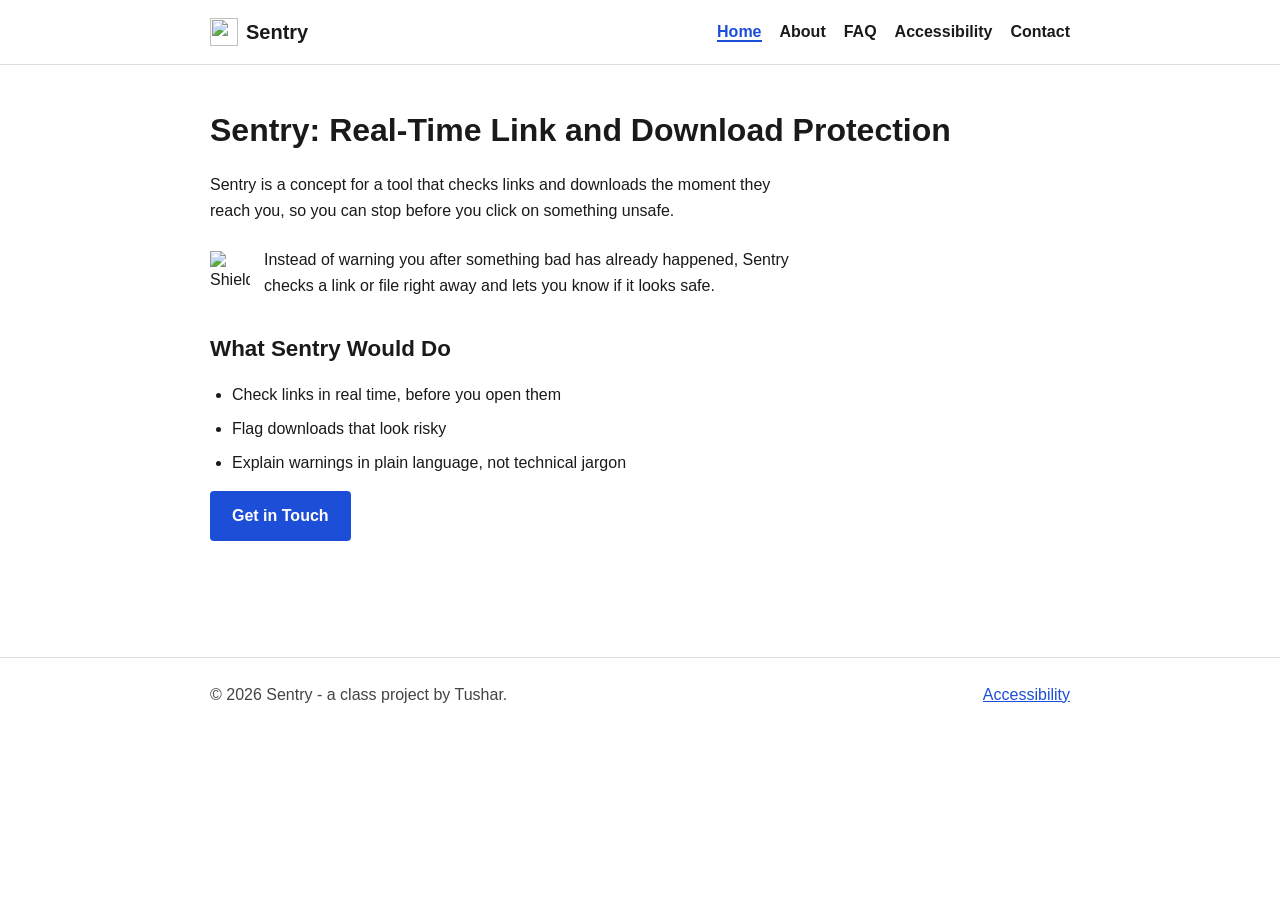
==== index.html @ 2e0be4ad "Add files via upload" ====
<!DOCTYPE html>
<html lang="en">
<head>
<meta charset="UTF-8">
<meta name="viewport" content="width=device-width, initial-scale=1.0">
<title>Sentry - Real-Time Link and Download Protection</title>
<meta name="description" content="Sentry is a concept for real-time link and download protection that warns you before you click on something unsafe.">
<link rel="stylesheet" href="style.css">
</head>
<body>

<header>
  <div class="container nav-wrap">
    <a href="index.html" class="logo">
      <img src="icons/shield.svg" alt="" width="28" height="28">
      Sentry
    </a>
    <nav aria-label="Main">
      <ul>
        <li><a href="index.html" aria-current="page">Home</a></li>
        <li><a href="about.html">About</a></li>
        <li><a href="faq.html">FAQ</a></li>
        <li><a href="accessibility.html">Accessibility</a></li>
        <li><a href="contact.html">Contact</a></li>
      </ul>
    </nav>
  </div>
</header>

<main>
  <div class="container">
    <h1>Sentry: Real-Time Link and Download Protection</h1>
    <p>Sentry is a concept for a tool that checks links and downloads the moment they reach you, so you can stop before you click on something unsafe.</p>

    <div class="icon-block">
      <img src="icons/check-shield.svg" alt="Shield with a checkmark, representing a link that has been verified as safe" width="40" height="40">
      <p>Instead of warning you after something bad has already happened, Sentry checks a link or file right away and lets you know if it looks safe.</p>
    </div>

    <h2>What Sentry Would Do</h2>
    <ul class="plain">
      <li>Check links in real time, before you open them</li>
      <li>Flag downloads that look risky</li>
      <li>Explain warnings in plain language, not technical jargon</li>
    </ul>

    <p><a href="contact.html" class="btn">Get in Touch</a></p>
  </div>
</main>

<footer>
  <div class="container footer-wrap">
    <p>&copy; 2026 Sentry - a class project by Tushar.</p>
    <p><a href="accessibility.html">Accessibility</a></p>
  </div>
</footer>

<script src="script.js"></script>
</body>
</html>
---- style.css ----
/* ===== Base ===== */
:root {
  --text: #1a1a1a;
  --bg: #ffffff;
  --muted-bg: #f4f4f4;
  --border: #dddddd;
  --accent: #1d4ed8;
  --accent-dark: #1741b0;
  --warn: #b45309;
}

* { box-sizing: border-box; }

body {
  margin: 0;
  font-family: Arial, Helvetica, sans-serif;
  font-size: 1rem;
  line-height: 1.6;
  color: var(--text);
  background: var(--bg);
}

.container {
  max-width: 900px;
  margin: 0 auto;
  padding: 0 20px;
}

h1 { font-size: 2rem; margin: 0 0 16px; }
h2 { font-size: 1.4rem; margin: 32px 0 12px; }
p { margin: 0 0 16px; max-width: 65ch; }
a { color: var(--accent); }

/* ===== Header / Nav ===== */
header {
  border-bottom: 1px solid var(--border);
  padding: 16px 0;
}

.nav-wrap {
  display: flex;
  align-items: center;
  justify-content: space-between;
  flex-wrap: wrap;
  gap: 12px;
}

.logo {
  display: flex;
  align-items: center;
  gap: 8px;
  font-size: 1.25rem;
  font-weight: bold;
  text-decoration: none;
  color: var(--text);
}

nav ul {
  list-style: none;
  display: flex;
  flex-wrap: wrap;
  gap: 18px;
  margin: 0;
  padding: 0;
}

nav a {
  text-decoration: none;
  color: var(--text);
  font-weight: bold;
}

nav a:hover,
nav a:focus {
  color: var(--accent);
  text-decoration: underline;
}

nav a[aria-current="page"] {
  color: var(--accent);
  border-bottom: 2px solid var(--accent);
}

/* ===== Main content ===== */
main {
  padding: 40px 0 60px;
}

.icon-block {
  display: flex;
  align-items: flex-start;
  gap: 14px;
  margin: 24px 0;
}

.icon-block img {
  flex-shrink: 0;
  margin-top: 4px;
}

.icon-block p { margin: 0; }

ul.plain, ol.plain {
  padding-left: 22px;
  max-width: 65ch;
}

ul.plain li, ol.plain li {
  margin-bottom: 8px;
}

.btn {
  display: inline-block;
  background: var(--accent);
  color: #ffffff;
  padding: 12px 22px;
  border-radius: 4px;
  text-decoration: none;
  font-weight: bold;
  font-size: 1rem;
  border: none;
  cursor: pointer;
}

.btn:hover,
.btn:focus {
  background: var(--accent-dark);
}

/* ===== Table ===== */
table {
  border-collapse: collapse;
  width: 100%;
  max-width: 700px;
  margin: 16px 0 24px;
}

table caption {
  text-align: left;
  font-weight: bold;
  margin-bottom: 8px;
}

th, td {
  border: 1px solid var(--border);
  padding: 10px 12px;
  text-align: left;
}

th { background: var(--muted-bg); }

/* ===== Definition list (FAQ) ===== */
dl { max-width: 65ch; }
dt { font-weight: bold; margin-top: 16px; }
dd { margin: 4px 0 0; }

/* ===== Form (Contact) ===== */
form { max-width: 480px; }

label {
  display: block;
  font-weight: bold;
  margin-bottom: 6px;
}

input, textarea {
  width: 100%;
  padding: 10px;
  margin-bottom: 18px;
  border: 1px solid var(--border);
  border-radius: 4px;
  font-size: 1rem;
  font-family: inherit;
}

textarea { min-height: 120px; resize: vertical; }

.confirm-msg {
  background: var(--muted-bg);
  border: 1px solid var(--border);
  padding: 14px 16px;
  border-radius: 4px;
  margin-top: 16px;
  display: none;
}

.confirm-msg.show { display: block; }

/* ===== Footer ===== */
footer {
  border-top: 1px solid var(--border);
  padding: 24px 0;
  margin-top: 40px;
}

.footer-wrap {
  display: flex;
  justify-content: space-between;
  align-items: center;
  flex-wrap: wrap;
  gap: 10px;
  color: #444444;
}

.footer-wrap p { margin: 0; }

/* ===== Accessibility helpers ===== */
a:focus-visible,
button:focus-visible,
input:focus-visible,
textarea:focus-visible {
  outline: 3px solid var(--accent);
  outline-offset: 2px;
}

.visually-hidden {
  position: absolute;
  width: 1px;
  height: 1px;
  padding: 0;
  margin: -1px;
  overflow: hidden;
  clip: rect(0, 0, 0, 0);
  white-space: nowrap;
  border: 0;
}
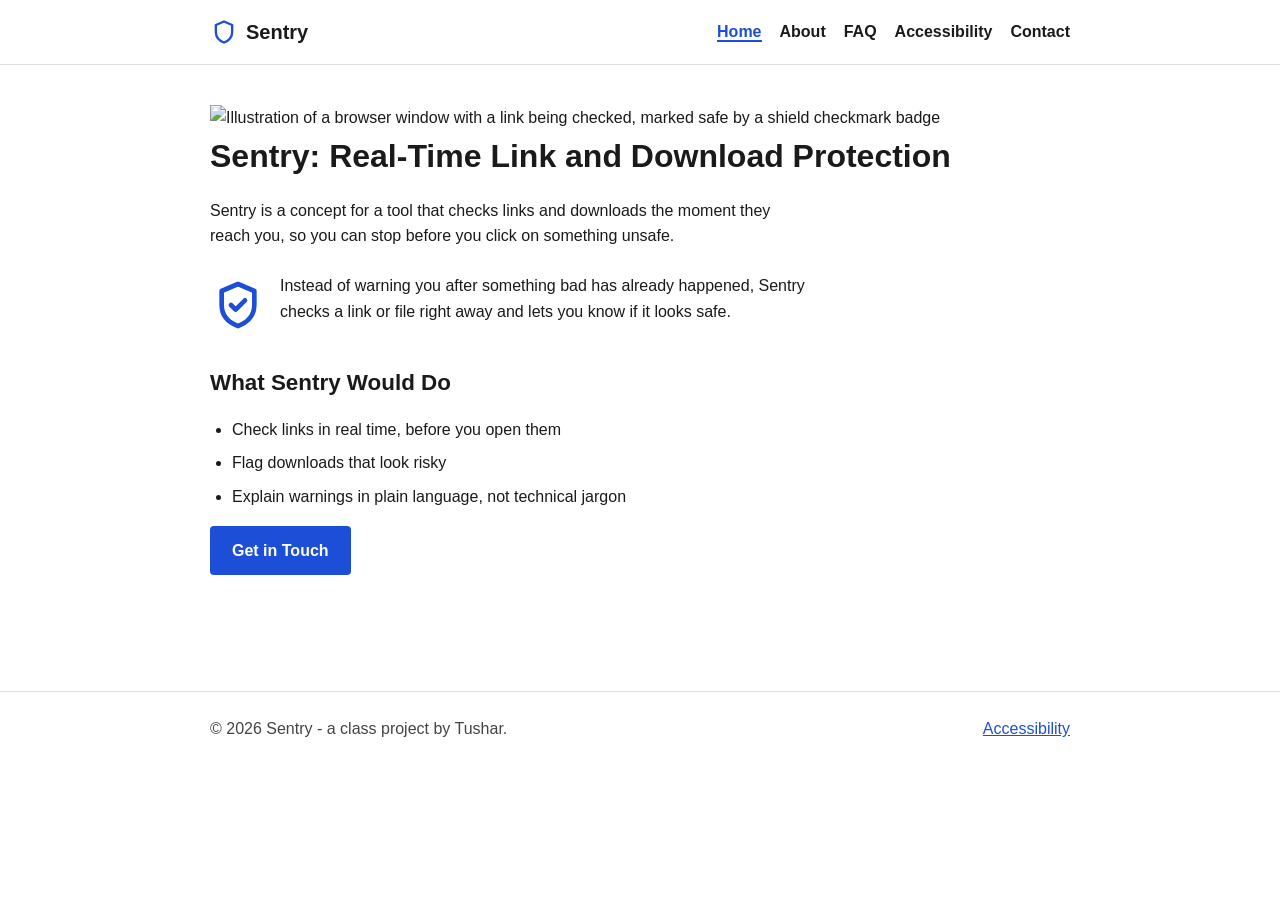
==== commit 99a51d7b: "Rename index_2.html to index.html" ====
--- a/index.html
+++ b/index.html
@@ -5,6 +5,7 @@
 <meta name="viewport" content="width=device-width, initial-scale=1.0">
 <title>Sentry - Real-Time Link and Download Protection</title>
 <meta name="description" content="Sentry is a concept for real-time link and download protection that warns you before you click on something unsafe.">
+<link rel="icon" type="image/svg+xml" href="icons/shield.svg">
 <link rel="stylesheet" href="style.css">
 </head>
 <body>
@@ -29,20 +30,25 @@
 
 <main>
   <div class="container">
+    <img src="icons/scan-safe.svg" alt="Illustration of a browser window with a link being checked, marked safe by a shield checkmark badge" class="hero-illustration">
     <h1>Sentry: Real-Time Link and Download Protection</h1>
     <p>Sentry is a concept for a tool that checks links and downloads the moment they reach you, so you can stop before you click on something unsafe.</p>
 
-    <div class="icon-block">
-      <img src="icons/check-shield.svg" alt="Shield with a checkmark, representing a link that has been verified as safe" width="40" height="40">
-      <p>Instead of warning you after something bad has already happened, Sentry checks a link or file right away and lets you know if it looks safe.</p>
-    </div>
+    <section aria-label="What makes Sentry different">
+      <div class="icon-block">
+        <img src="icons/check-shield.svg" alt="Shield with a checkmark, representing a link that has been verified as safe" width="56" height="56">
+        <p>Instead of warning you after something bad has already happened, Sentry checks a link or file right away and lets you know if it looks safe.</p>
+      </div>
+    </section>
 
-    <h2>What Sentry Would Do</h2>
-    <ul class="plain">
-      <li>Check links in real time, before you open them</li>
-      <li>Flag downloads that look risky</li>
-      <li>Explain warnings in plain language, not technical jargon</li>
-    </ul>
+    <section aria-labelledby="what-heading">
+      <h2 id="what-heading">What Sentry Would Do</h2>
+      <ul class="plain">
+        <li>Check links in real time, before you open them</li>
+        <li>Flag downloads that look risky</li>
+        <li>Explain warnings in plain language, not technical jargon</li>
+      </ul>
+    </section>
 
     <p><a href="contact.html" class="btn">Get in Touch</a></p>
   </div>
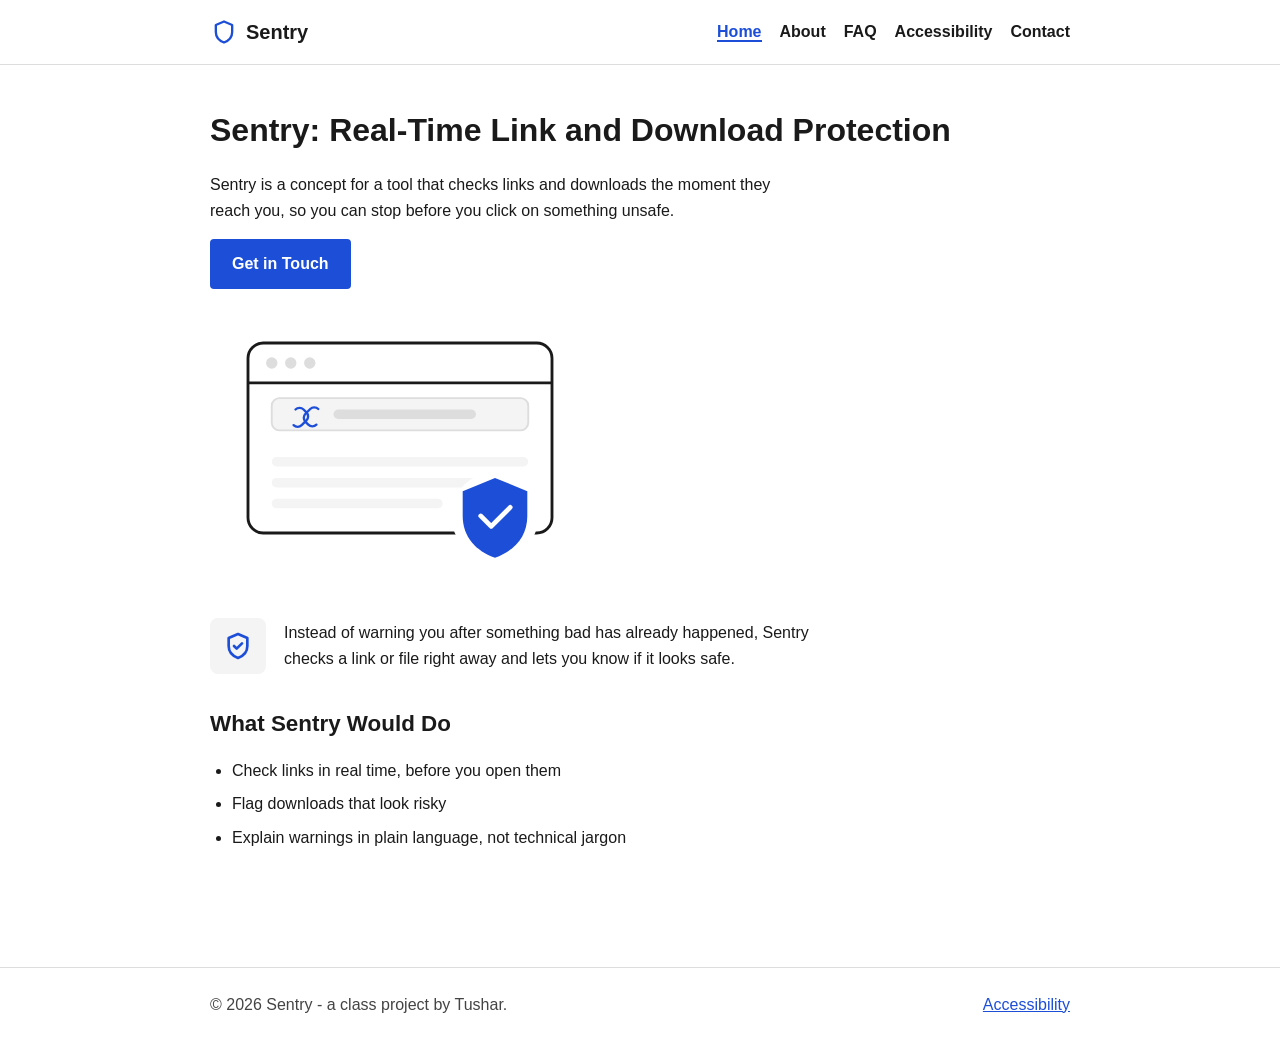
==== commit 2f30d4e2: "Rename index_3.html to index.html" ====
--- a/index.html
+++ b/index.html
@@ -30,9 +30,14 @@
 
 <main>
   <div class="container">
-    <img src="icons/scan-safe.svg" alt="Illustration of a browser window with a link being checked, marked safe by a shield checkmark badge" class="hero-illustration">
-    <h1>Sentry: Real-Time Link and Download Protection</h1>
-    <p>Sentry is a concept for a tool that checks links and downloads the moment they reach you, so you can stop before you click on something unsafe.</p>
+    <div class="hero">
+      <div class="hero-text">
+        <h1>Sentry: Real-Time Link and Download Protection</h1>
+        <p>Sentry is a concept for a tool that checks links and downloads the moment they reach you, so you can stop before you click on something unsafe.</p>
+        <p><a href="contact.html" class="btn">Get in Touch</a></p>
+      </div>
+      <img src="icons/scan-safe.svg" alt="Illustration of a browser window with a link being checked, marked safe by a shield checkmark badge" class="hero-illustration">
+    </div>
 
     <section aria-label="What makes Sentry different">
       <div class="icon-block">
@@ -49,8 +54,6 @@
         <li>Explain warnings in plain language, not technical jargon</li>
       </ul>
     </section>
-
-    <p><a href="contact.html" class="btn">Get in Touch</a></p>
   </div>
 </main>
 
--- a/style.css
+++ b/style.css
@@ -88,17 +88,28 @@
 
 .icon-block {
   display: flex;
-  align-items: flex-start;
-  gap: 14px;
-  margin: 24px 0;
+  align-items: center;
+  gap: 18px;
+  margin: 28px 0;
 }
 
 .icon-block img {
   flex-shrink: 0;
-  margin-top: 4px;
+  width: 56px;
+  height: 56px;
+  padding: 12px;
+  background: var(--muted-bg);
+  border-radius: var(--radius, 8px);
 }
 
 .icon-block p { margin: 0; }
+
+.hero-illustration {
+  display: block;
+  width: 100%;
+  max-width: 380px;
+  margin: 0 0 24px;
+}
 
 ul.plain, ol.plain {
   padding-left: 22px;
@@ -163,7 +174,7 @@
   margin-bottom: 6px;
 }
 
-input, textarea {
+input, textarea, select {
   width: 100%;
   padding: 10px;
   margin-bottom: 18px;
@@ -171,9 +182,35 @@
   border-radius: 4px;
   font-size: 1rem;
   font-family: inherit;
+  background: #ffffff;
+  color: var(--text);
 }
 
 textarea { min-height: 120px; resize: vertical; }
+
+fieldset {
+  border: 1px solid var(--border);
+  border-radius: 4px;
+  padding: 12px 16px 16px;
+  margin: 0 0 18px;
+}
+
+legend {
+  font-weight: bold;
+  padding: 0 6px;
+}
+
+.radio-label, .checkbox-label {
+  display: block;
+  font-weight: normal;
+  margin-bottom: 8px;
+}
+
+.radio-label input, .checkbox-label input {
+  width: auto;
+  margin: 0 8px 0 0;
+  vertical-align: middle;
+}
 
 .confirm-msg {
   background: var(--muted-bg);
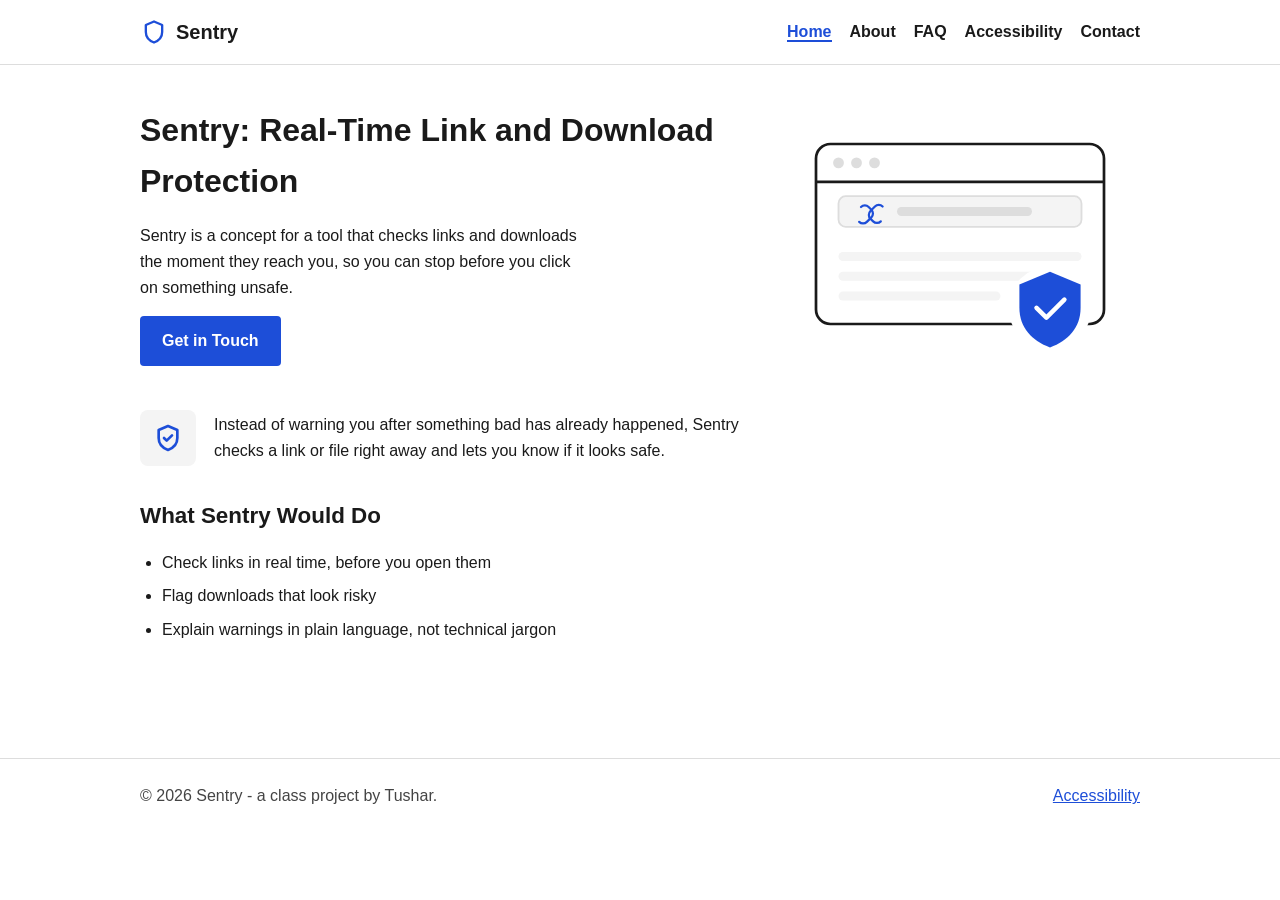
==== commit 71e1d079: "Rename index_5.html to index.html" ====
--- a/index.html
+++ b/index.html
@@ -36,12 +36,12 @@
         <p>Sentry is a concept for a tool that checks links and downloads the moment they reach you, so you can stop before you click on something unsafe.</p>
         <p><a href="contact.html" class="btn">Get in Touch</a></p>
       </div>
-      <img src="icons/scan-safe.svg" alt="Illustration of a browser window with a link being checked, marked safe by a shield checkmark badge" class="hero-illustration">
+      <img src="icons/scan-safe.svg" alt="Illustration of a browser window where Sentry link protection has checked a link and marked it safe with a shield checkmark badge" class="hero-illustration">
     </div>
 
     <section aria-label="What makes Sentry different">
       <div class="icon-block">
-        <img src="icons/check-shield.svg" alt="Shield with a checkmark, representing a link that has been verified as safe" width="56" height="56">
+        <img src="icons/check-shield.svg" alt="Sentry shield with a checkmark, representing a link that has been verified as safe" width="56" height="56">
         <p>Instead of warning you after something bad has already happened, Sentry checks a link or file right away and lets you know if it looks safe.</p>
       </div>
     </section>
--- a/style.css
+++ b/style.css
@@ -21,7 +21,7 @@
 }
 
 .container {
-  max-width: 900px;
+  max-width: 1040px;
   margin: 0 auto;
   padding: 0 20px;
 }
@@ -104,11 +104,61 @@
 
 .icon-block p { margin: 0; }
 
+/* Standalone icon above a page heading (Accessibility, Contact) */
+.page-icon {
+  display: block;
+  width: 56px;
+  height: 56px;
+  padding: 12px;
+  margin-bottom: 16px;
+  background: var(--muted-bg);
+  border-radius: var(--radius, 8px);
+}
+
+.hero {
+  display: flex;
+  align-items: center;
+  gap: 40px;
+  margin-bottom: 12px;
+}
+
+.hero-text {
+  flex: 1 1 320px;
+}
+
+.hero-text h1 {
+  margin-top: 0;
+}
+
+.hero-text p {
+  max-width: 50ch;
+}
+
 .hero-illustration {
   display: block;
+  flex: 1 1 280px;
   width: 100%;
-  max-width: 380px;
-  margin: 0 0 24px;
+  max-width: 360px;
+  margin: 0;
+}
+
+@media (max-width: 700px) {
+  .hero {
+    flex-direction: column;
+    align-items: flex-start;
+  }
+
+  .hero-illustration {
+    max-width: 320px;
+  }
+
+  /* Larger tap targets for the menu on phones (46px minimum height) */
+  nav a,
+  .logo {
+    display: inline-flex;
+    align-items: center;
+    min-height: 46px;
+  }
 }
 
 ul.plain, ol.plain {
@@ -223,6 +273,21 @@
 
 .confirm-msg.show { display: block; }
 
+/* Inline validation messages (shown by script.js) */
+.field-error {
+  display: block;
+  margin: -12px 0 18px;
+  font-weight: bold;
+  color: #b91c1c;
+}
+
+.field-error:empty { display: none; }
+
+input[aria-invalid="true"],
+textarea[aria-invalid="true"] {
+  border: 2px solid #b91c1c;
+}
+
 /* ===== Footer ===== */
 footer {
   border-top: 1px solid var(--border);
